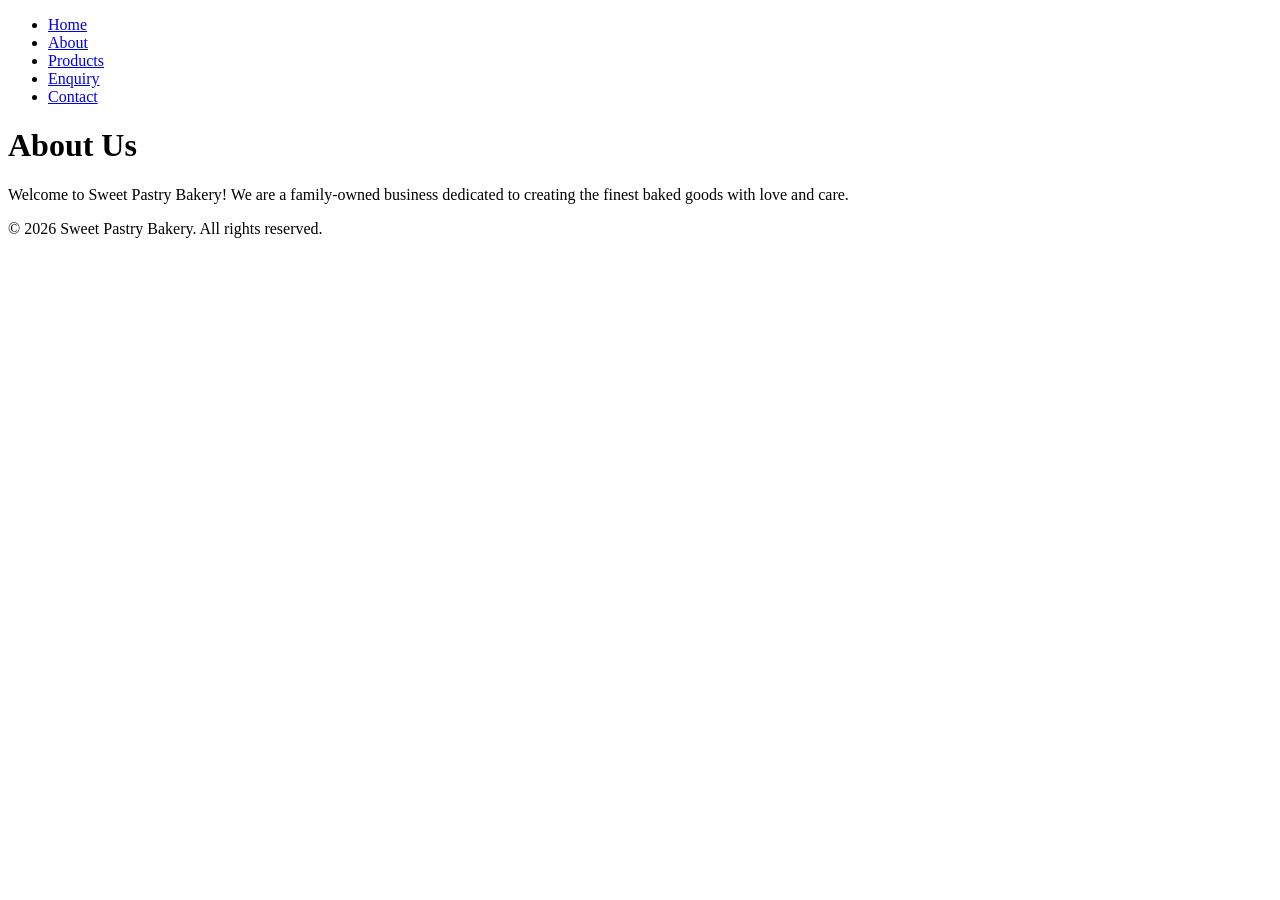
==== about.html @ e9d3630e "Part 1: Initial project structure with all 5 HTML pages and README" ====
<!DOCTYPE html>
<html lang="en">
<head>
  <meta charset="UTF-8">
  <meta name="viewport" content="width=device-width, initial-scale=1.0">
  <title>Sweet Pastry Bakery — About Us</title>
</head>
<body>

  <!-- Header and Navigation -->
  <header>
    <nav>
      <ul>
        <li><a href="index.html">Home</a></li>
        <li><a href="about.html">About</a></li>
        <li><a href="products.html">Products</a></li>
        <li><a href="enquiry.html">Enquiry</a></li>
        <li><a href="contact.html">Contact</a></li>
      </ul>
    </nav>
  </header>

  <!-- Main Content -->
  <main>
    <h1>About Us</h1>
    <p>Welcome to Sweet Pastry Bakery! We are a family-owned business dedicated to creating the finest baked goods with love and care.</p>
  </main>

  <!-- Footer -->
  <footer>
    <p>&copy; 2026 Sweet Pastry Bakery. All rights reserved.</p>
  </footer>

</body>
</html>
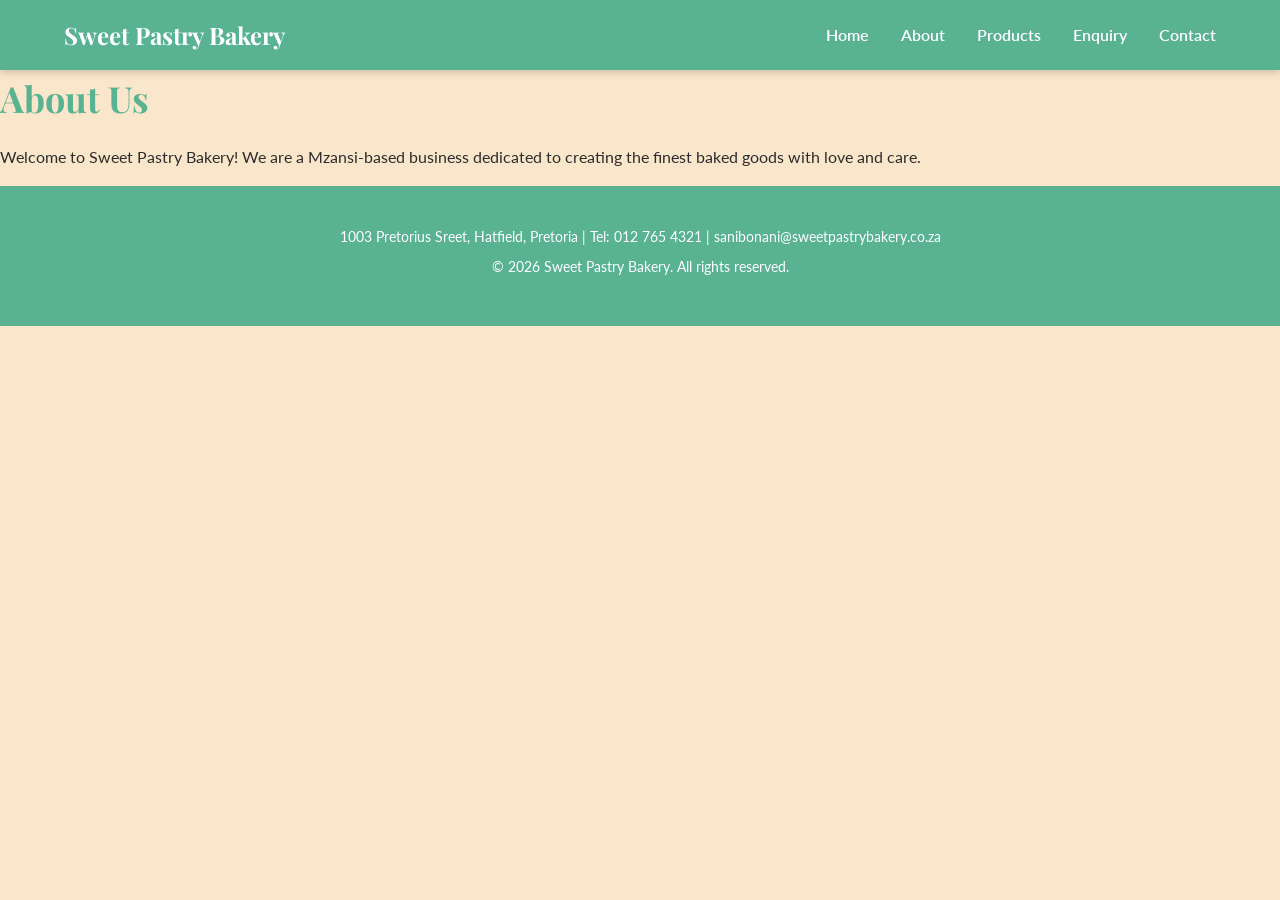
==== commit a0e03d5b: "Part 2: Created style css file." ====
--- a/about.html
+++ b/about.html
@@ -4,11 +4,21 @@
   <meta charset="UTF-8">
   <meta name="viewport" content="width=device-width, initial-scale=1.0">
   <title>Sweet Pastry Bakery — About Us</title>
+
+  <!-- Google Fonts -->
+  <link rel="preconnect" href="https://fonts.googleapis.com">
+  <link rel="preconnect" href="https://fonts.gstatic.com" crossorigin>
+  <link href="https://fonts.googleapis.com/css2?family=Playfair+Display:wght@700&family=Lato:wght@400;600&display=swap" rel="stylesheet">
+
+  <!-- Stylesheet -->
+  <link rel="stylesheet" href="css/style.css">
 </head>
 <body>
 
   <!-- Header and Navigation -->
-  <header>
+<header>
+  <div class="header-inner">
+    <span class="logo">Sweet Pastry Bakery</span>
     <nav>
       <ul>
         <li><a href="index.html">Home</a></li>
@@ -18,17 +28,21 @@
         <li><a href="contact.html">Contact</a></li>
       </ul>
     </nav>
-  </header>
+  </div>
+</header>
 
   <!-- Main Content -->
   <main>
     <h1>About Us</h1>
-    <p>Welcome to Sweet Pastry Bakery! We are a family-owned business dedicated to creating the finest baked goods with love and care.</p>
+    <p>Welcome to Sweet Pastry Bakery! We are a Mzansi-based business dedicated to creating the finest baked goods with love and care.</p>
   </main>
 
   <!-- Footer -->
   <footer>
-    <p>&copy; 2026 Sweet Pastry Bakery. All rights reserved.</p>
+    <div class="container">
+      <p>1003 Pretorius Sreet, Hatfield, Pretoria | Tel: 012 765 4321 | sanibonani@sweetpastrybakery.co.za</p>
+      <p>&copy; 2026 Sweet Pastry Bakery. All rights reserved.</p>
+    </div>
   </footer>
 
 </body>
--- a/css/style.css
+++ b/css/style.css
@@ -0,0 +1,395 @@
+
+*, *::before, *::after {
+  box-sizing: border-box;
+  margin: 0;
+  padding: 0;
+}
+
+:root {
+  --color-primary:   #59B292;
+  --color-secondary: #FFC94D;
+  --color-accent:    #FA6781;
+  --color-bg:        #FAE7CB;
+  --color-text:      #2C2C2C;
+  --color-grey:      #777777;
+  --color-white:     #FFFFFF;
+  --font-heading:    'Playfair Display', serif;
+  --font-body:       'Lato', sans-serif;
+}
+
+body {
+  font-family: var(--font-body);
+  font-size: 1rem;
+  line-height: 1.6;
+  color: var(--color-text);
+  background-color: var(--color-bg);
+}
+
+h1 {
+  font-family: var(--font-heading);
+  font-size: 2.25rem;
+  color: var(--color-primary);
+  margin-bottom: 1rem;
+}
+
+h2 {
+  font-family: var(--font-heading);
+  font-size: 1.75rem;
+  color: var(--color-primary);
+  margin-bottom: 0.875rem;
+}
+
+h3 {
+  font-family: var(--font-heading);
+  font-size: 1.25rem;
+  color: var(--color-secondary);
+  margin-bottom: 0.75rem;
+}
+
+p {
+  font-size: 1rem;
+  margin-bottom: 1rem;
+  color: var(--color-text);
+}
+
+a {
+  color: var(--color-secondary);
+  text-decoration: none;
+  transition: color 0.3s ease;
+}
+
+ul {
+  list-style: none;
+}
+
+img {
+  max-width: 100%;
+  height: auto;
+  display: block;
+}
+
+
+.container {
+  width: 90%;
+  max-width: 1200px;
+  margin: 0 auto;
+  padding: 0 1rem;
+}
+
+header {
+  background-color: var(--color-primary);
+  padding: 1rem 0;
+  position: sticky;
+  top: 0;
+  z-index: 100;
+  box-shadow: 0 2px 8px rgba(0, 0, 0, 0.2);
+}
+
+.header-inner {
+  display: flex;
+  align-items: center;
+  justify-content: space-between;
+  width: 90%;
+  max-width: 1200px;
+  margin: 0 auto;
+}
+
+.logo {
+  font-family: var(--font-heading);
+  font-size: 1.5rem;
+  color: var(--color-white);
+  font-weight: 700;
+}
+
+nav ul {
+  display: flex;
+  gap: 2rem;
+}
+
+nav ul li a {
+  color: var(--color-white);
+  font-size: 1rem;
+  font-weight: 600;
+  padding: 0.5rem 0;
+  position: relative;
+}
+
+nav ul li a::after {
+  content: '';
+  position: absolute;
+  bottom: 0;
+  left: 0;
+  width: 0;
+  height: 2px;
+  background-color: var(--color-accent);
+  transition: width 0.3s ease;
+}
+
+nav ul li a:hover { color: var(--color-accent); }
+nav ul li a:hover::after { width: 100%; }
+nav ul li a:focus { outline: 2px solid var(--color-accent); outline-offset: 4px; }
+nav ul li a:active { opacity: 0.75; }
+
+a:hover { color: var(--color-primary); }
+
+.hero {
+  background-image: url('../images/gallery/hero-banner.jpg');
+  background-size: cover;
+  background-position: center;
+  background-repeat: no-repeat;
+  min-height: 520px;
+  display: flex;
+  align-items: center;
+  justify-content: center;
+  text-align: center;
+  position: relative;
+}
+
+.hero::before {
+  content: '';
+  position: absolute;
+  inset: 0;
+  background-color: rgba(0, 0, 0, 0.45);
+}
+
+.hero-content {
+  position: relative;
+  z-index: 1;
+  color: var(--color-white);
+}
+
+.hero-content h1 {
+  color: var(--color-white);
+  font-size: 3rem;
+  margin-bottom: 1rem;
+}
+
+.hero-content p {
+  color: var(--color-white);
+  font-size: 1.125rem;
+  margin-bottom: 1.5rem;
+}
+
+.btn {
+  display: inline-block;
+  background-color: var(--color-accent);
+  color: var(--color-primary);
+  padding: 0.75rem 2rem;
+  border-radius: 4px;
+  font-weight: 700;
+  font-size: 1rem;
+  border: none;
+  cursor: pointer;
+  transition: background-color 0.3s ease, transform 0.2s ease;
+}
+
+.btn:hover {
+  background-color: var(--color-secondary);
+  color: var(--color-white);
+  transform: translateY(-2px);
+}
+
+.btn:active {
+  transform: translateY(0);
+}
+
+section {
+  padding: 4rem 0;
+}
+
+.section-title {
+  text-align: center;
+  margin-bottom: 2.5rem;
+}
+
+.grid-3col {
+  display: grid;
+  grid-template-columns: repeat(3, 1fr);
+  gap: 2rem;
+}
+
+.grid-2col {
+  display: grid;
+  grid-template-columns: repeat(2, 1fr);
+  gap: 2rem;
+}
+
+.card {
+  background-color: var(--color-white);
+  border-radius: 8px;
+  box-shadow: 0 2px 12px rgba(0, 0, 0, 0.08);
+  overflow: hidden;
+  transition: transform 0.3s ease, box-shadow 0.3s ease;
+}
+
+.card:hover {
+  transform: translateY(-4px);
+  box-shadow: 0 6px 20px rgba(0, 0, 0, 0.14);
+}
+
+.card img {
+  width: 100%;
+  height: 200px;
+  object-fit: cover;
+}
+
+.card-body {
+  padding: 1.25rem;
+}
+
+.card-body h3 {
+  margin-bottom: 0.5rem;
+}
+
+.about-grid {
+  display: grid;
+  grid-template-columns: 1fr 1fr;
+  gap: 3rem;
+  align-items: center;
+}
+
+.about-grid img {
+  border-radius: 8px;
+  width: 100%;
+  height: 400px;
+  object-fit: cover;
+}
+
+.form-group {
+  margin-bottom: 1.5rem;
+}
+
+.form-group label {
+  display: block;
+  font-weight: 600;
+  margin-bottom: 0.5rem;
+  color: var(--color-primary);
+}
+
+.form-group input,
+.form-group textarea,
+.form-group select {
+  width: 100%;
+  padding: 0.75rem 1rem;
+  border: 1px solid #ccc;
+  border-radius: 4px;
+  font-family: var(--font-body);
+  font-size: 1rem;
+  background-color: var(--color-white);
+  transition: border-color 0.3s ease;
+}
+
+.form-group input:focus,
+.form-group textarea:focus,
+.form-group select:focus {
+  outline: none;
+  border-color: var(--color-secondary);
+  box-shadow: 0 0 0 3px rgba(139, 90, 43, 0.15);
+}
+
+.form-group textarea {
+  resize: vertical;
+  min-height: 150px;
+}
+
+.contact-grid {
+  display: grid;
+  grid-template-columns: 1fr 1fr;
+  gap: 3rem;
+}
+
+.contact-info p {
+  margin-bottom: 0.75rem;
+}
+
+.map-container {
+  width: 100%;
+  height: 350px;
+  border-radius: 8px;
+  overflow: hidden;
+  margin-top: 2rem;
+}
+
+.map-container iframe {
+  width: 100%;
+  height: 100%;
+  border: none;
+}
+
+footer {
+  background-color: var(--color-primary);
+  color: var(--color-white);
+  text-align: center;
+  padding: 2.5rem 0;
+}
+
+footer p {
+  color: var(--color-white);
+  font-size: 0.875rem;
+  margin-bottom: 0.5rem;
+}
+
+footer a {
+  color: var(--color-accent);
+}
+
+footer a:hover {
+  color: var(--color-white);
+}
+
+@media (max-width: 768px) {
+
+  /* Typography */
+  h1 { font-size: 1.75rem; }
+  h2 { font-size: 1.375rem; }
+  h3 { font-size: 1.125rem; }
+
+  /* Hero */
+  .hero { min-height: 360px; }
+  .hero-content h1 { font-size: 2rem; }
+  .hero-content p  { font-size: 1rem; }
+
+  /* Navigation — stack vertically */
+  .header-inner { flex-direction: column; gap: 1rem; }
+  nav ul { flex-direction: column; align-items: center; gap: 0.75rem; }
+
+  /* Grids — collapse to single column */
+  .grid-3col { grid-template-columns: 1fr; }
+  .grid-2col { grid-template-columns: 1fr; }
+  .about-grid { grid-template-columns: 1fr; }
+  .contact-grid { grid-template-columns: 1fr; }
+
+  /* About image */
+  .about-grid img { height: 280px; }
+
+  /* Section spacing */
+  section { padding: 2.5rem 0; }
+}
+
+/* ── Mobile: 480px and below ─────────────────── */
+@media (max-width: 480px) {
+
+  /* Typography */
+  body { font-size: 0.9375rem; }
+  h1 { font-size: 1.5rem; }
+  h2 { font-size: 1.25rem; }
+
+  /* Hero */
+  .hero { min-height: 280px; }
+  .hero-content h1 { font-size: 1.5rem; }
+
+  /* Button */
+  .btn { padding: 0.625rem 1.5rem; font-size: 0.9375rem; }
+
+  /* Form */
+  .form-group input,
+  .form-group textarea,
+  .form-group select { font-size: 0.9375rem; }
+
+  /* Footer */
+  footer { padding: 1.5rem 0; }
+  footer p { font-size: 0.8125rem; }
+
+  /* Section spacing */
+  section { padding: 2rem 0; }
+}
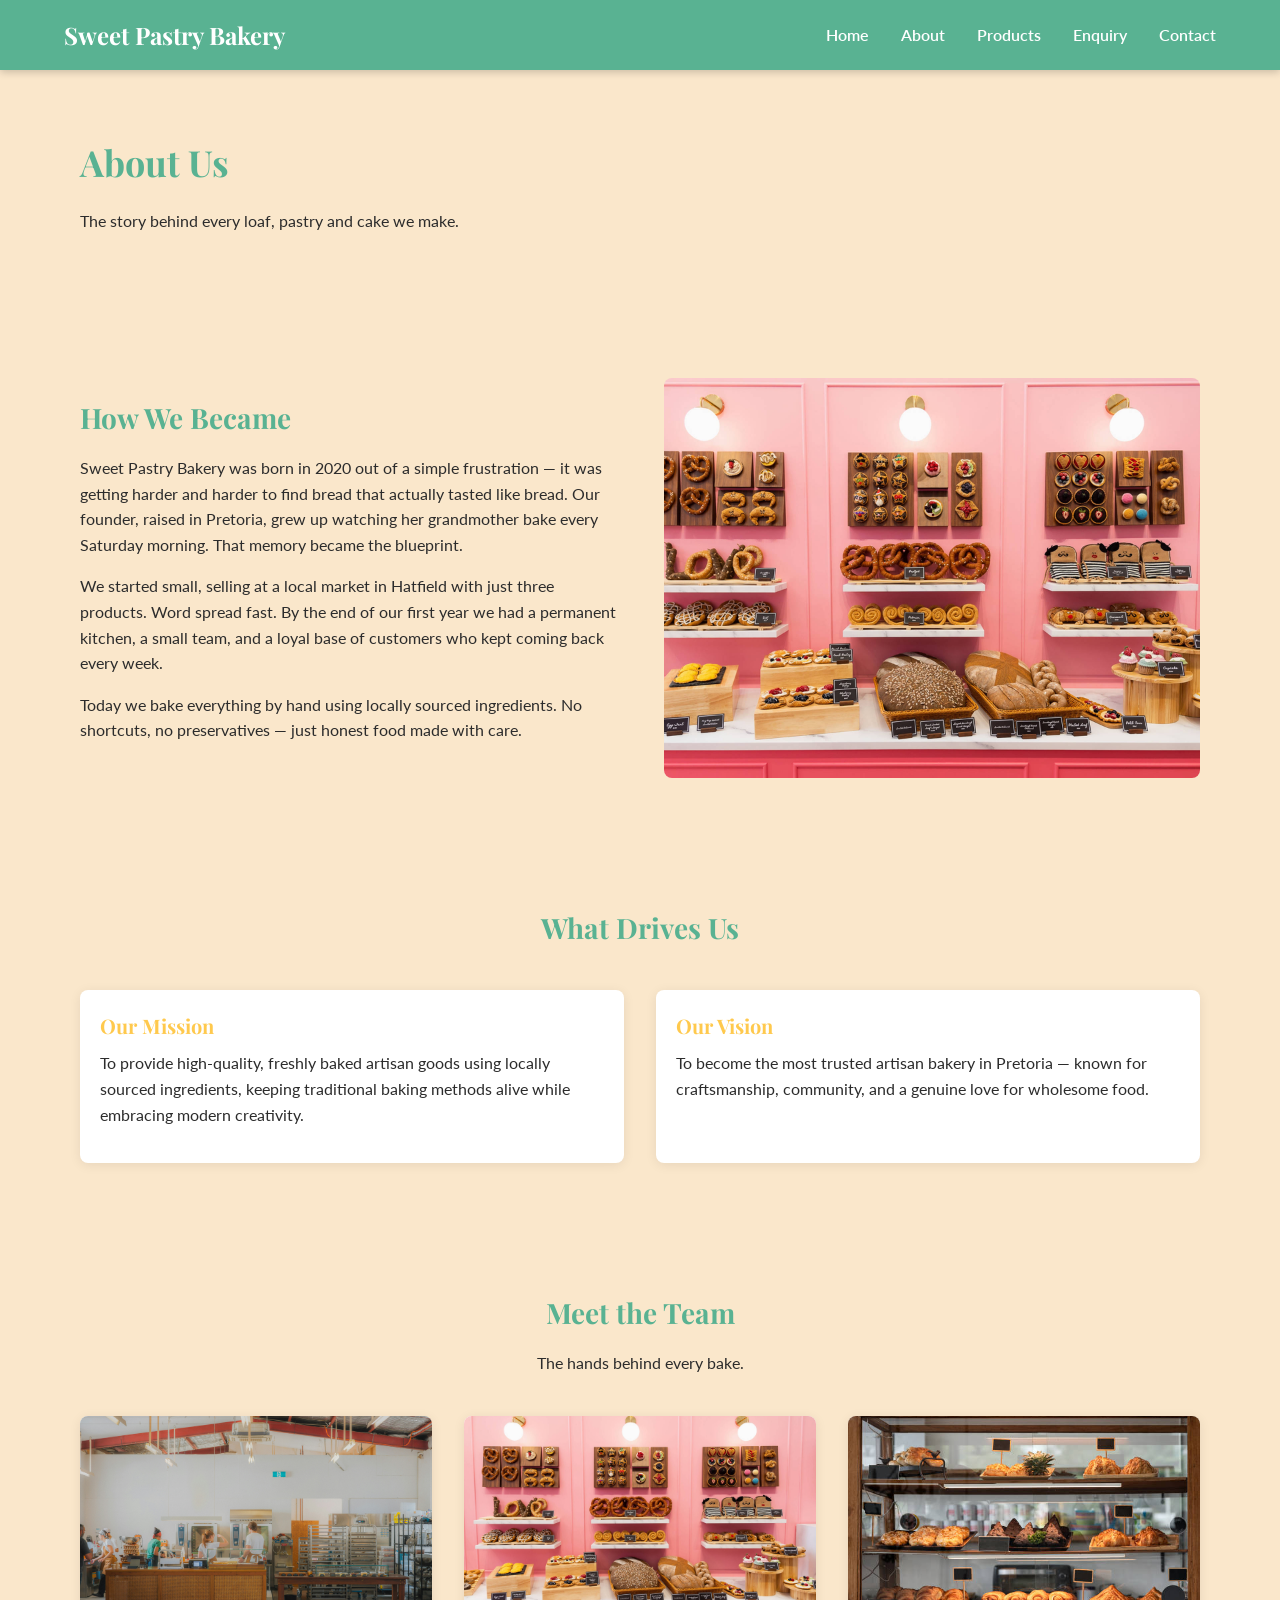
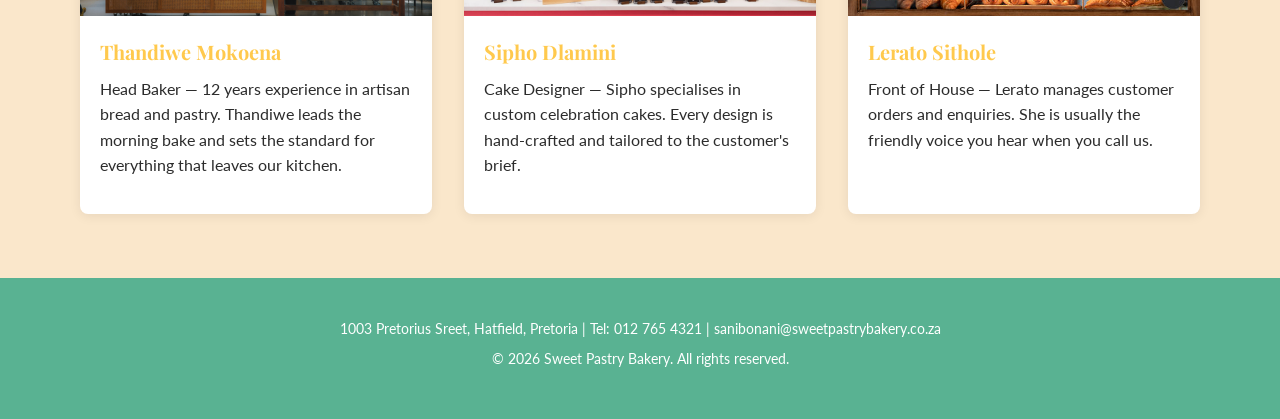
==== commit 300f1de3: "Part 2: Built out full about.html with team and mission sections" ====
--- a/about.html
+++ b/about.html
@@ -33,9 +33,89 @@
 
   <!-- Main Content -->
   <main>
-    <h1>About Us</h1>
-    <p>Welcome to Sweet Pastry Bakery! We are a Mzansi-based business dedicated to creating the finest baked goods with love and care.</p>
-  </main>
+
+  <!-- About Hero -->
+  <section class="page-hero">
+    <div class="container">
+      <h1>About Us</h1>
+      <p>The story behind every loaf, pastry and cake we make.</p>
+    </div>
+  </section>
+
+  <!-- Our Story -->
+  <section class="about-snippet">
+    <div class="container">
+      <div class="about-grid">
+        <div class="about-text">
+          <h2>How We Became</h2>
+          <p>Sweet Pastry Bakery was born in 2020 out of a simple frustration — it was getting harder and harder to find bread that actually tasted like bread. Our founder, raised in Pretoria, grew up watching her grandmother bake every Saturday morning. That memory became the blueprint.</p>
+          <p>We started small, selling at a local market in Hatfield with just three products. Word spread fast. By the end of our first year we had a permanent kitchen, a small team, and a loyal base of customers who kept coming back every week.</p>
+          <p>Today we bake everything by hand using locally sourced ingredients. No shortcuts, no preservatives — just honest food made with care.</p>
+        </div>
+        <div class="about-image">
+          <img src="images/gallery/bakery-interior.jpg" alt="Inside the Sweet Pastry Bakery kitchen in Pretoria">
+        </div>
+      </div>
+    </div>
+  </section>
+
+  <!-- Mission and Vision -->
+  <section class="featured">
+    <div class="container">
+      <div class="section-title">
+        <h2>What Drives Us</h2>
+      </div>
+      <div class="grid-2col">
+        <div class="card">
+          <div class="card-body">
+            <h3>Our Mission</h3>
+            <p>To provide high-quality, freshly baked artisan goods using locally sourced ingredients, keeping traditional baking methods alive while embracing modern creativity.</p>
+          </div>
+        </div>
+        <div class="card">
+          <div class="card-body">
+            <h3>Our Vision</h3>
+            <p>To become the most trusted artisan bakery in Pretoria — known for craftsmanship, community, and a genuine love for wholesome food.</p>
+          </div>
+        </div>
+      </div>
+    </div>
+  </section>
+
+  <!-- Team -->
+  <section>
+    <div class="container">
+      <div class="section-title">
+        <h2>Meet the Team</h2>
+        <p>The hands behind every bake.</p>
+      </div>
+      <div class="grid-3col">
+        <div class="card">
+          <img src="images/team/bakery-team.jpg" alt="Sweet Pastry Bakery team at work">
+          <div class="card-body">
+            <h3>Thandiwe Mokoena</h3>
+            <p>Head Baker — 12 years experience in artisan bread and pastry. Thandiwe leads the morning bake and sets the standard for everything that leaves our kitchen.</p>
+          </div>
+        </div>
+        <div class="card">
+          <img src="images/gallery/bakery-interior.jpg" alt="Baker preparing dough">
+          <div class="card-body">
+            <h3>Sipho Dlamini</h3>
+            <p>Cake Designer — Sipho specialises in custom celebration cakes. Every design is hand-crafted and tailored to the customer's brief.</p>
+          </div>
+        </div>
+        <div class="card">
+          <img src="images/gallery/pastry-display.jpg" alt="Pastry display at Sweet Pastry Bakery">
+          <div class="card-body">
+            <h3>Lerato Sithole</h3>
+            <p>Front of House — Lerato manages customer orders and enquiries. She is usually the friendly voice you hear when you call us.</p>
+          </div>
+        </div>
+      </div>
+    </div>
+  </section>
+
+</main>
 
   <!-- Footer -->
   <footer>
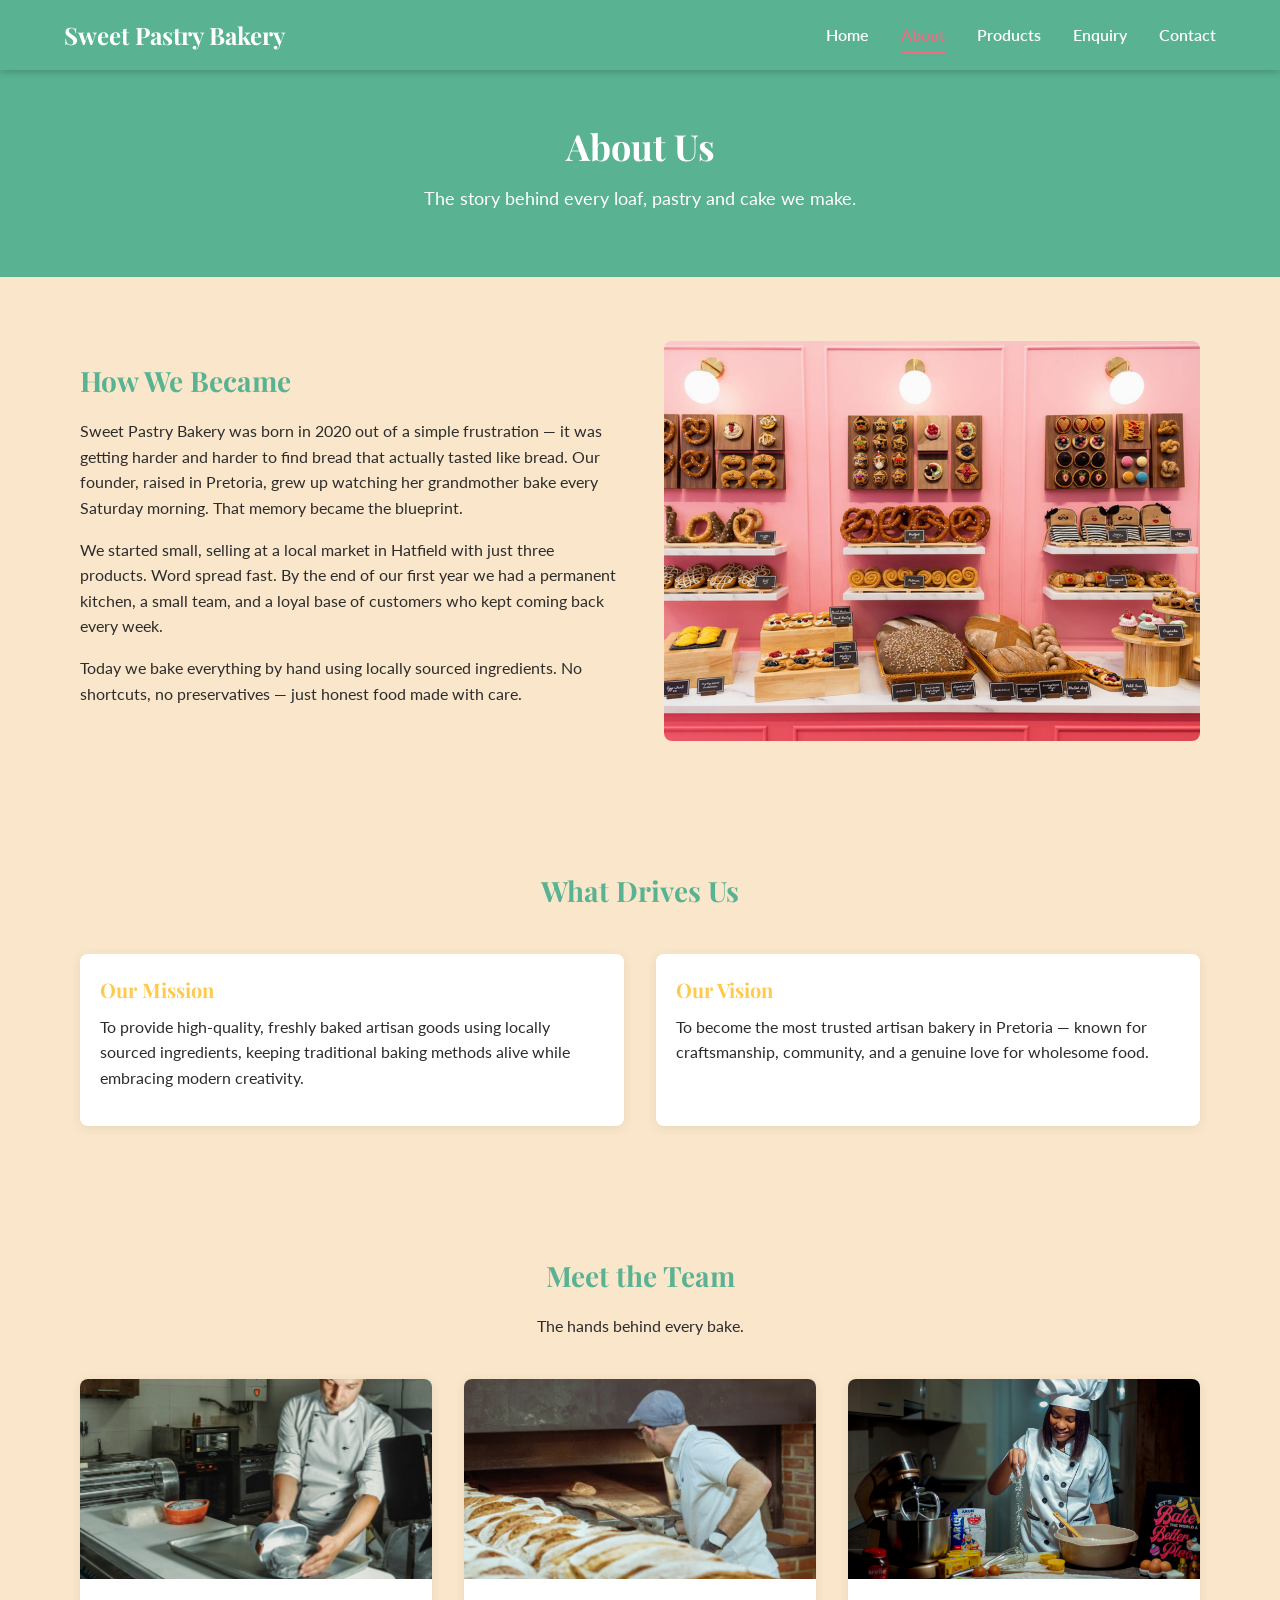
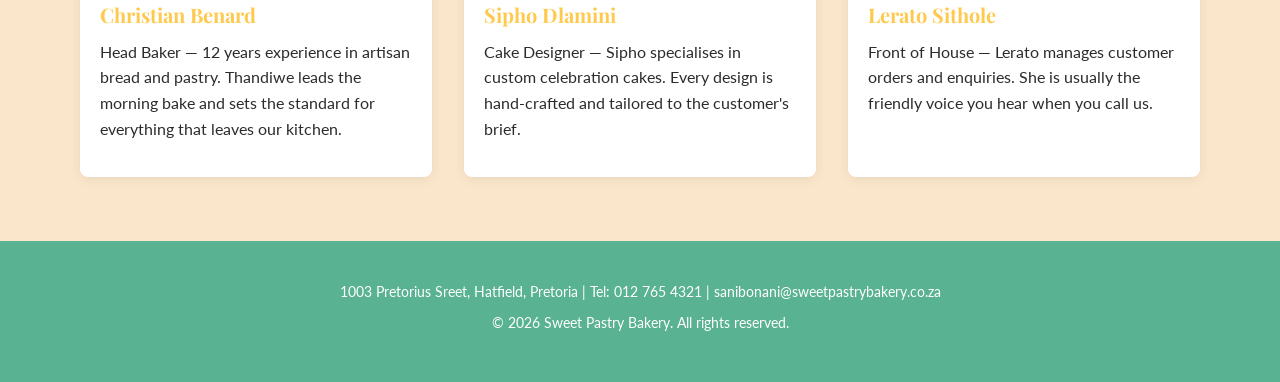
==== commit 252ad33b: "Part 3: Created main.js with hamburger nav, scroll animations, active link highlight" ====
--- a/about.html
+++ b/about.html
@@ -13,12 +13,18 @@
   <!-- Stylesheet -->
   <link rel="stylesheet" href="css/style.css">
 </head>
+ <script src="js/main.js"></script>
 <body>
 
   <!-- Header and Navigation -->
 <header>
   <div class="header-inner">
     <span class="logo">Sweet Pastry Bakery</span>
+    <button class="hamburger" aria-label="Toggle navigation menu">
+      <span class="bar"></span>
+      <span class="bar"></span>
+      <span class="bar"></span>
+    </button>
     <nav>
       <ul>
         <li><a href="index.html">Home</a></li>
@@ -91,21 +97,21 @@
       </div>
       <div class="grid-3col">
         <div class="card">
-          <img src="images/team/bakery-team.jpg" alt="Sweet Pastry Bakery team at work">
+          <img src="images/team/christian.jpg" alt="Sweet Pastry Bakery team at work">
           <div class="card-body">
-            <h3>Thandiwe Mokoena</h3>
+            <h3>Christian Benard</h3>
             <p>Head Baker — 12 years experience in artisan bread and pastry. Thandiwe leads the morning bake and sets the standard for everything that leaves our kitchen.</p>
           </div>
         </div>
         <div class="card">
-          <img src="images/gallery/bakery-interior.jpg" alt="Baker preparing dough">
+          <img src="images/team/sipho.jpg" alt="Baker preparing dough">
           <div class="card-body">
             <h3>Sipho Dlamini</h3>
             <p>Cake Designer — Sipho specialises in custom celebration cakes. Every design is hand-crafted and tailored to the customer's brief.</p>
           </div>
         </div>
         <div class="card">
-          <img src="images/gallery/pastry-display.jpg" alt="Pastry display at Sweet Pastry Bakery">
+          <img src="images/team/lerato.jpg" alt="Pastry display at Sweet Pastry Bakery">
           <div class="card-body">
             <h3>Lerato Sithole</h3>
             <p>Front of House — Lerato manages customer orders and enquiries. She is usually the friendly voice you hear when you call us.</p>
--- a/css/style.css
+++ b/css/style.css
@@ -170,6 +170,22 @@
   margin-bottom: 1.5rem;
 }
 
+.page-hero {
+  background-color: var(--color-primary);
+  padding: 3rem 0;
+  text-align: center;
+}
+
+.page-hero h1 {
+  color: var(--color-white);
+  margin-bottom: 0.5rem;
+}
+
+.page-hero p {
+  color: var(--color-white);
+  font-size: 1.125rem;
+}
+
 .btn {
   display: inline-block;
   background-color: var(--color-accent);
@@ -392,4 +408,73 @@
 
   /* Section spacing */
   section { padding: 2rem 0; }
+}
+/* ============================================
+   PART 3 — JAVASCRIPT STYLES
+   ============================================ */
+
+/* ── Hamburger Button ───────────────────────── */
+.hamburger {
+  display: none;
+  flex-direction: column;
+  justify-content: space-between;
+  width: 28px;
+  height: 20px;
+  background: none;
+  border: none;
+  cursor: pointer;
+  padding: 0;
+}
+
+.hamburger span {
+  display: block;
+  width: 100%;
+  height: 2px;
+  background-color: var(--color-white);
+  border-radius: 2px;
+  transition: all 0.3s ease;
+}
+
+/* Animate hamburger into X when active */
+.hamburger.active span:nth-child(1) { transform: translateY(9px) rotate(45deg); }
+.hamburger.active span:nth-child(2) { opacity: 0; }
+.hamburger.active span:nth-child(3) { transform: translateY(-9px) rotate(-45deg); }
+
+/* Show hamburger on mobile */
+@media (max-width: 768px) {
+  .hamburger { display: flex; }
+
+  nav ul {
+    display: none;
+    flex-direction: column;
+    position: absolute;
+    top: 100%;
+    left: 0;
+    right: 0;
+    background-color: var(--color-primary);
+    padding: 1rem 0;
+    z-index: 99;
+  }
+
+  nav ul.nav-open { display: flex; }
+
+  header { position: relative; }
+}
+
+/* ── Scroll Fade-In ─────────────────────────── */
+.fade-in {
+  opacity: 0;
+  transform: translateY(24px);
+  transition: opacity 0.5s ease, transform 0.5s ease;
+}
+
+.fade-in.visible {
+  opacity: 1;
+  transform: translateY(0);
+}
+
+/* ── Active Nav Link ────────────────────────── */
+nav ul li a.active-link {
+  color: var(--color-accent);
+  border-bottom: 2px solid var(--color-accent);
 }
